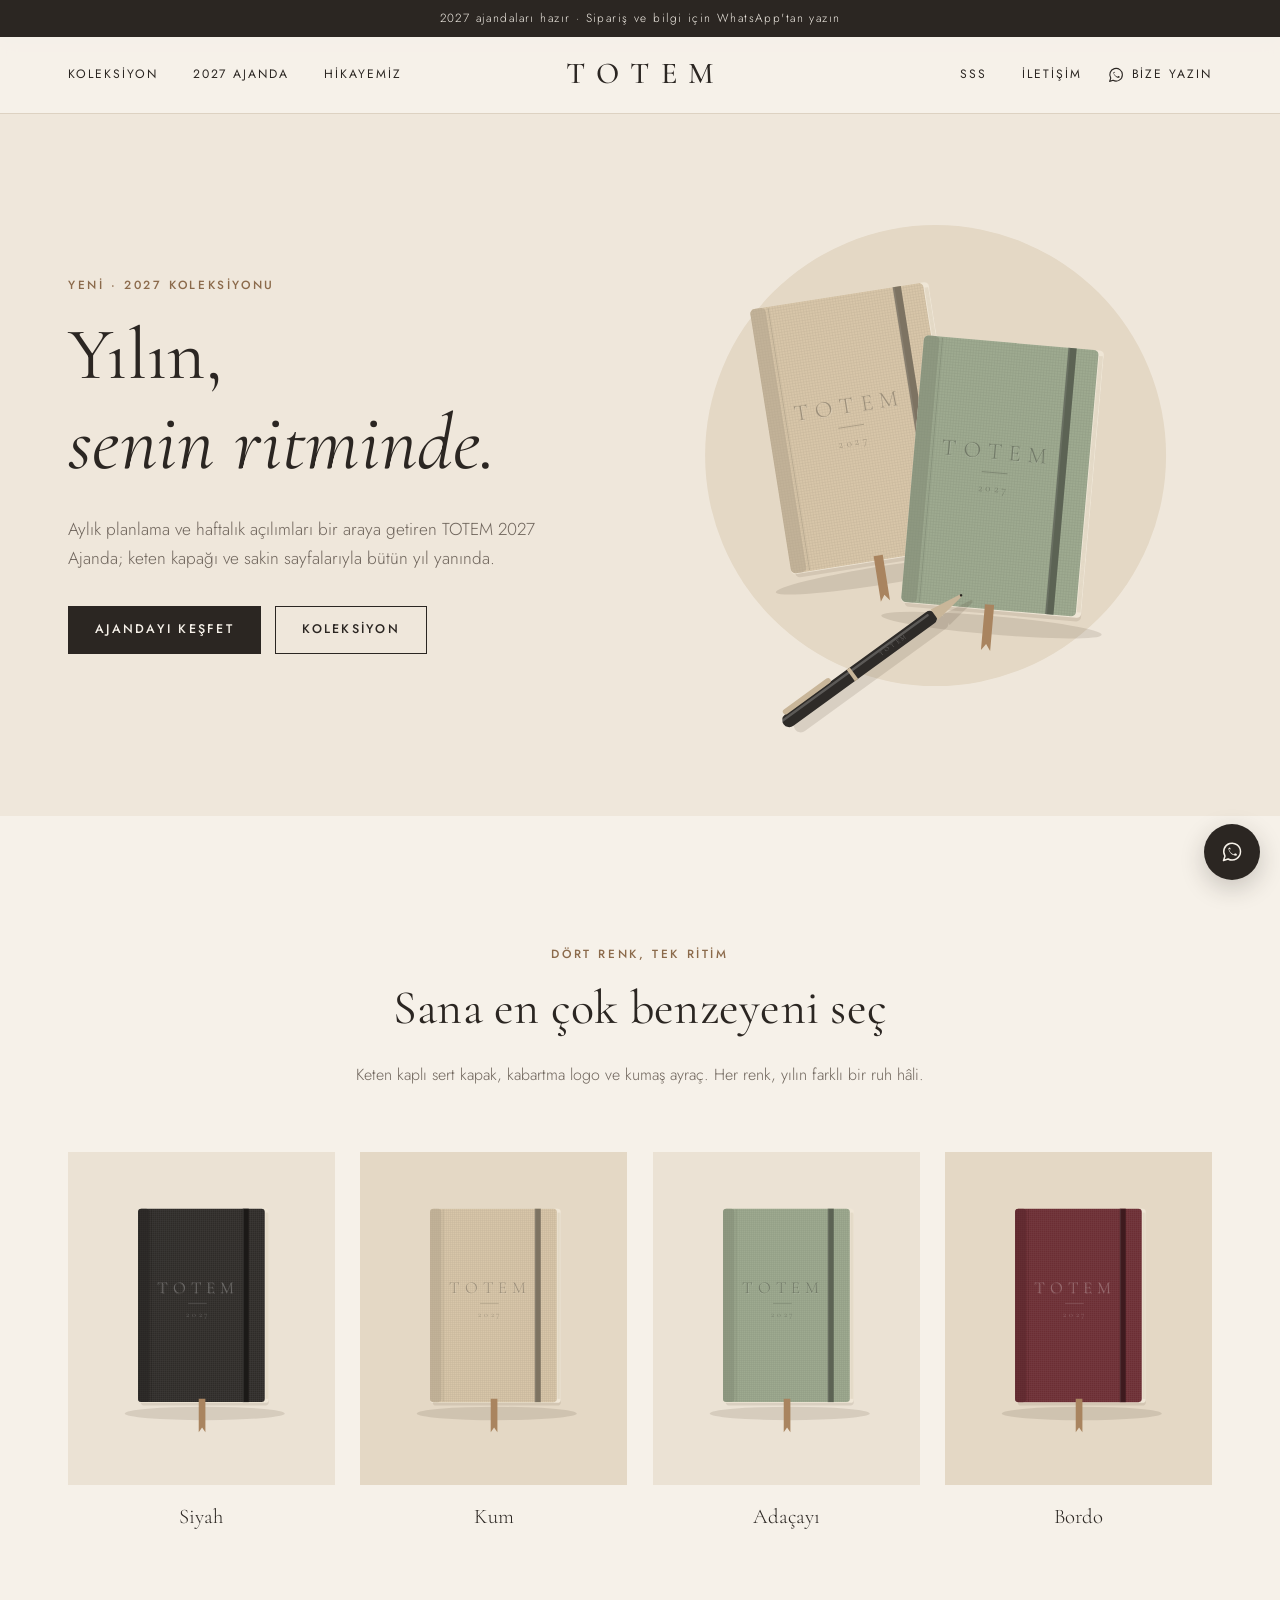
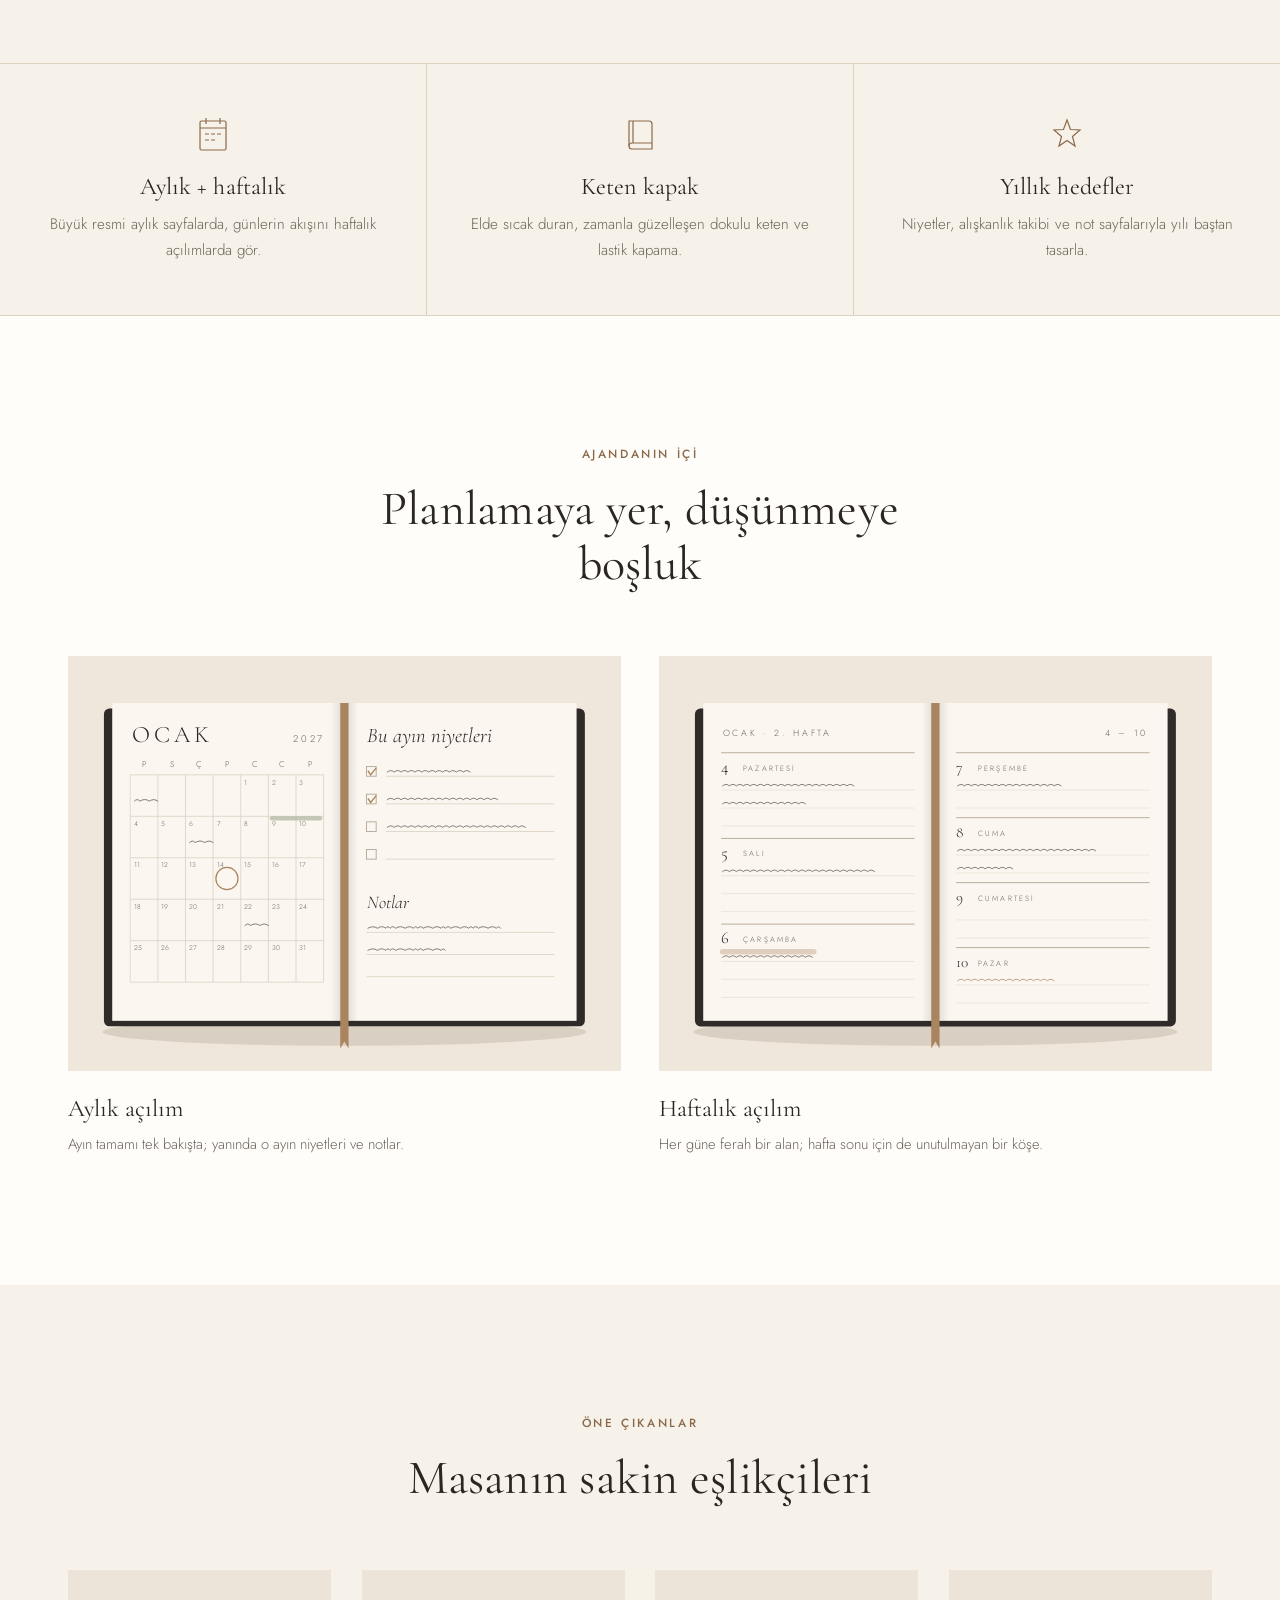
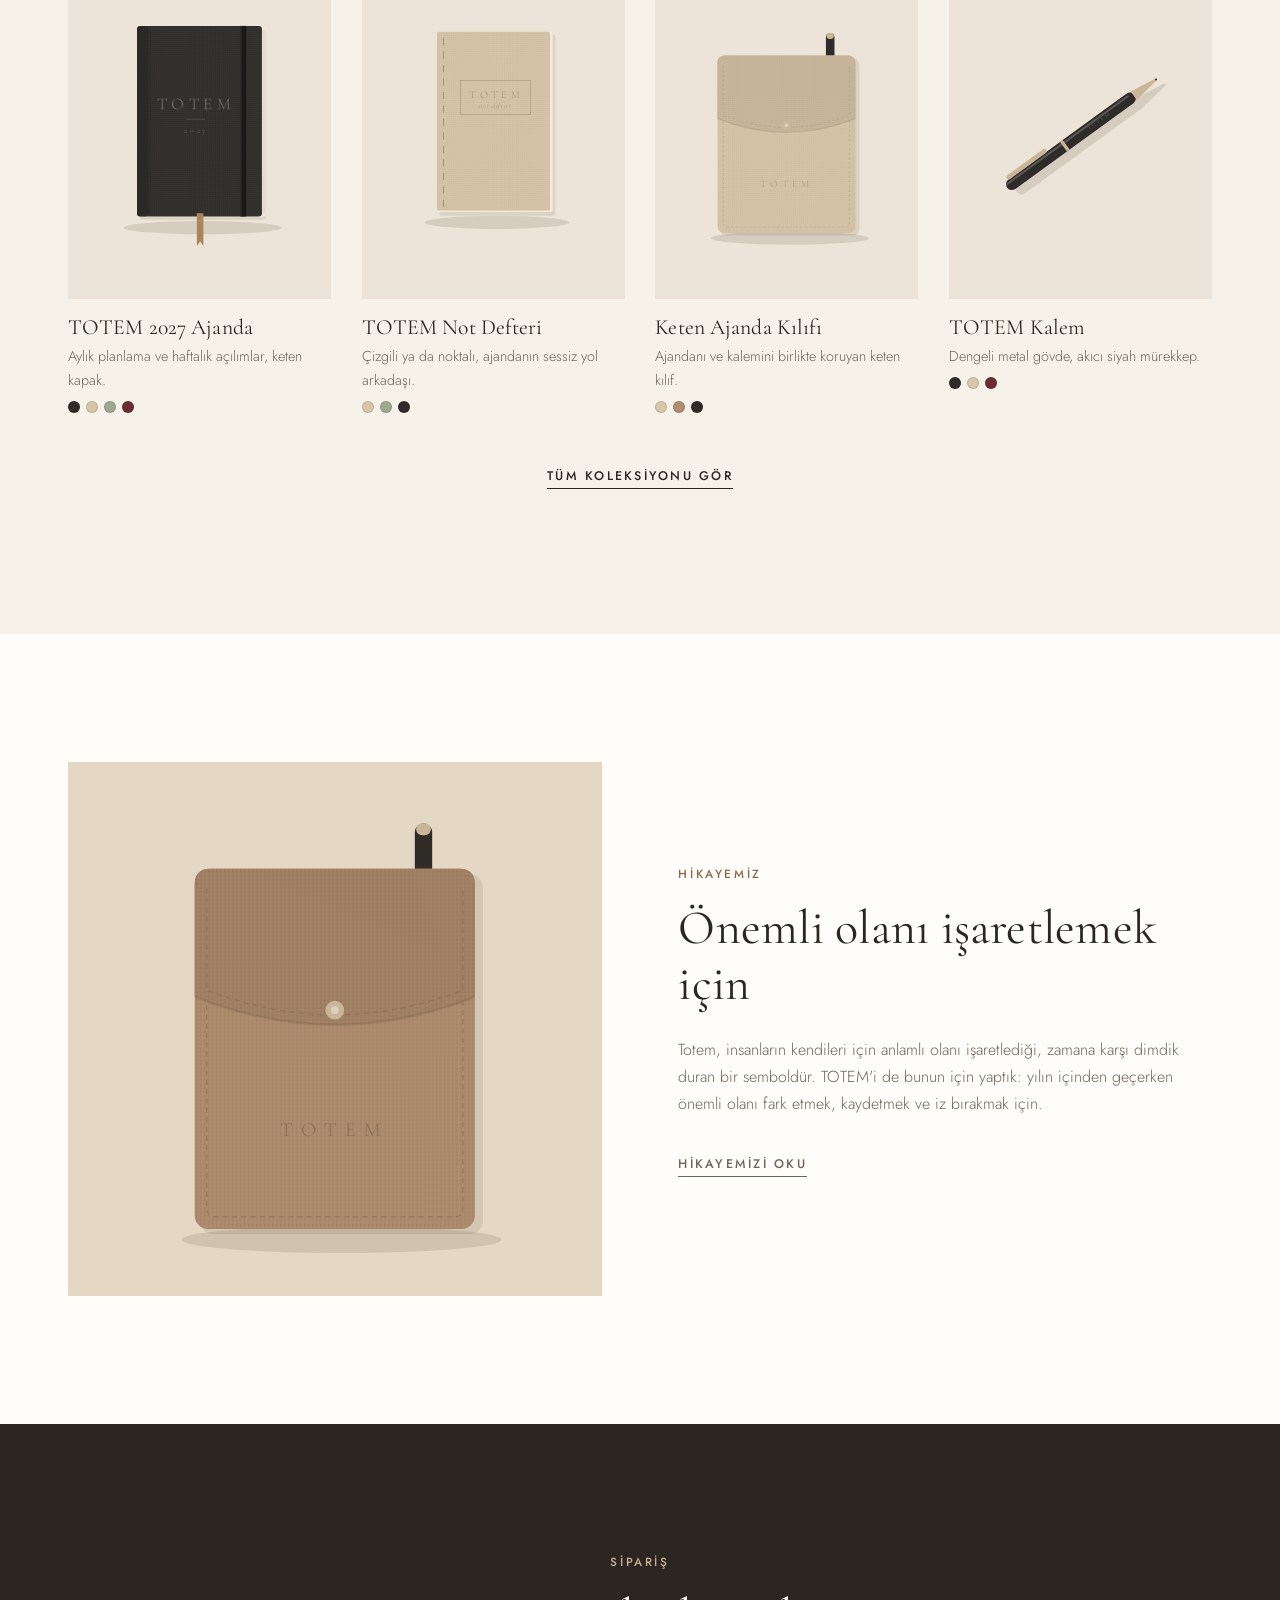
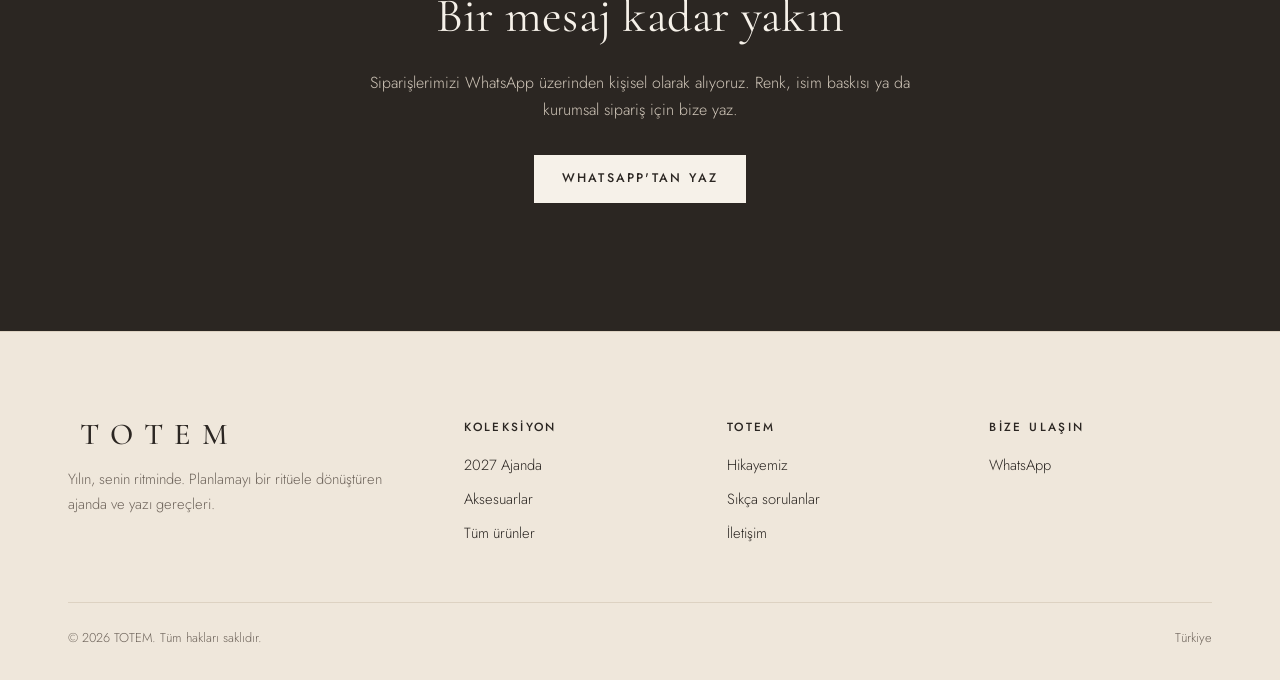
==== index.html @ 587e2c1f "TOTEM tanıtım ve katalog sitesi Co-Authored-By: Claude Opus 5.5 <noreply@anthropic.com>" ====
<!doctype html>
<html lang="tr">
<head>
  <meta charset="utf-8">
  <meta name="viewport" content="width=device-width, initial-scale=1">
  <title>TOTEM — 2027 Ajanda</title>
  <meta name="description" content="TOTEM 2027 ajanda ve yazı gereçleri. Yılın, senin ritminde.">
  <link rel="preconnect" href="https://fonts.googleapis.com">
  <link rel="preconnect" href="https://fonts.gstatic.com" crossorigin>
  <link href="https://fonts.googleapis.com/css2?family=Cormorant+Garamond:ital,wght@0,400;0,500;1,400&family=Jost:wght@300;400;500&display=swap" rel="stylesheet">
  <link rel="stylesheet" href="assets/style.css">
</head>
<body data-sayfa="ana">

  <main>
    <section class="hero">
      <div class="kap hero-ic">
        <div>
          <span class="ust-baslik">Yeni · 2027 Koleksiyonu</span>
          <h1>Yılın,<br><em>senin ritminde.</em></h1>
          <p>Aylık planlama ve haftalık açılımları bir araya getiren TOTEM 2027 Ajanda; keten kapağı ve sakin sayfalarıyla bütün yıl yanında.</p>
          <div class="dugmeler">
            <a class="dugme" href="urun.html?id=ajanda-2027">Ajandayı keşfet</a>
            <a class="dugme dugme--cizgi" href="koleksiyon.html">Koleksiyon</a>
          </div>
        </div>
        <div class="hero-gorsel" id="hero-gorsel"></div>
      </div>
    </section>

    <section class="bolum">
      <div class="kap">
        <div class="bolum-baslik belir">
          <span class="ust-baslik">Dört renk, tek ritim</span>
          <h2>Sana en çok benzeyeni seç</h2>
          <p class="soluk">Keten kaplı sert kapak, kabartma logo ve kumaş ayraç. Her renk, yılın farklı bir ruh hâli.</p>
        </div>
        <div class="renk-serit" id="renk-serit"></div>
      </div>
    </section>

    <section class="ozellik-serit">
      <div class="ozellik belir">
        <svg class="ikon" viewBox="0 0 40 40" fill="none" stroke="currentColor" stroke-width="1.2"><rect x="7" y="6" width="26" height="29" rx="1.5"/><path d="M7 13h26M13 3v6M27 3v6M12 19h4M18 19h4M24 19h4M12 25h4M18 25h4"/></svg>
        <h3>Aylık + haftalık</h3>
        <p>Büyük resmi aylık sayfalarda, günlerin akışını haftalık açılımlarda gör.</p>
      </div>
      <div class="ozellik belir">
        <svg class="ikon" viewBox="0 0 40 40" fill="none" stroke="currentColor" stroke-width="1.2"><path d="M9 6h20a3 3 0 0 1 3 3v25H12a3 3 0 0 1-3-3Z"/><path d="M9 31a3 3 0 0 1 3-3h20M13 6v22"/></svg>
        <h3>Keten kapak</h3>
        <p>Elde sıcak duran, zamanla güzelleşen dokulu keten ve lastik kapama.</p>
      </div>
      <div class="ozellik belir">
        <svg class="ikon" viewBox="0 0 40 40" fill="none" stroke="currentColor" stroke-width="1.2"><path d="M20 5l3.5 9.5L33 15l-7.5 6.5L28 31l-8-5.5L12 31l2.5-9.5L7 15l9.5-.5Z"/></svg>
        <h3>Yıllık hedefler</h3>
        <p>Niyetler, alışkanlık takibi ve not sayfalarıyla yılı baştan tasarla.</p>
      </div>
    </section>

    <section class="bolum ic-sayfalar">
      <div class="kap">
        <div class="bolum-baslik belir">
          <span class="ust-baslik">Ajandanın içi</span>
          <h2>Planlamaya yer, düşünmeye boşluk</h2>
        </div>
        <div class="ic-izgara">
          <figure class="belir">
            <div class="gorsel-kutu" id="ic-aylik"></div>
            <figcaption><strong>Aylık açılım</strong><span>Ayın tamamı tek bakışta; yanında o ayın niyetleri ve notlar.</span></figcaption>
          </figure>
          <figure class="belir">
            <div class="gorsel-kutu" id="ic-haftalik"></div>
            <figcaption><strong>Haftalık açılım</strong><span>Her güne ferah bir alan; hafta sonu için de unutulmayan bir köşe.</span></figcaption>
          </figure>
        </div>
      </div>
    </section>

    <section class="bolum">
      <div class="kap">
        <div class="bolum-baslik belir">
          <span class="ust-baslik">Öne çıkanlar</span>
          <h2>Masanın sakin eşlikçileri</h2>
        </div>
        <div class="izgara" id="one-cikan"></div>
        <p style="text-align:center;margin-top:48px"><a class="metin-link" href="koleksiyon.html">Tüm koleksiyonu gör</a></p>
      </div>
    </section>

    <section class="bolum" style="background:var(--beyaz)">
      <div class="kap bolunmus">
        <div class="gorsel-kutu belir" id="hikaye-gorsel"></div>
        <div class="belir">
          <span class="ust-baslik">Hikayemiz</span>
          <h2>Önemli olanı işaretlemek için</h2>
          <p>Totem, insanların kendileri için anlamlı olanı işaretlediği, zamana karşı dimdik duran bir semboldür. TOTEM'i de bunun için yaptık: yılın içinden geçerken önemli olanı fark etmek, kaydetmek ve iz bırakmak için.</p>
          <p style="margin-top:2rem"><a class="metin-link" href="hikayemiz.html">Hikayemizi oku</a></p>
        </div>
      </div>
    </section>

    <section class="bolum cagri">
      <div class="kap belir">
        <span class="ust-baslik">Sipariş</span>
        <h2>Bir mesaj kadar yakın</h2>
        <p>Siparişlerimizi WhatsApp üzerinden kişisel olarak alıyoruz. Renk, isim baskısı ya da kurumsal sipariş için bize yaz.</p>
        <a class="dugme" data-wa="" href="#">WhatsApp'tan yaz</a>
      </div>
    </section>
  </main>

  <script src="assets/ayarlar.js"></script>
  <script src="assets/site.js"></script>
</body>
</html>
---- assets/style.css ----
/* =========================================================
   TOTEM — Stil
   ========================================================= */
:root {
  --krem: #F6F1E9;
  --krem-koyu: #EFE7DB;
  --kum: #E4D8C5;
  --kil: #A9845F;
  --kil-koyu: #8B6A4B;
  --yazi: #2B2622;
  --yazi-soluk: #6F655C;
  --cizgi: #DDD2C2;
  --beyaz: #FFFDF9;

  --serif: "Cormorant Garamond", "Cormorant", Georgia, "Times New Roman", serif;
  --sans: "Jost", "Segoe UI", system-ui, -apple-system, sans-serif;

  --genislik: 1240px;
  --kenar: clamp(16px, 4vw, 48px);
}

*, *::before, *::after { box-sizing: border-box; }
html { scroll-behavior: smooth; }
body {
  margin: 0;
  background: var(--krem);
  color: var(--yazi);
  font-family: var(--sans);
  font-weight: 300;
  font-size: 16px;
  line-height: 1.7;
  -webkit-font-smoothing: antialiased;
}
img, svg { display: block; max-width: 100%; }
a { color: inherit; text-decoration: none; }
button { font: inherit; color: inherit; cursor: pointer; }

h1, h2, h3, h4 {
  font-family: var(--serif);
  font-weight: 400;
  line-height: 1.15;
  margin: 0 0 .5em;
  letter-spacing: .005em;
}
h1 { font-size: clamp(2.6rem, 6vw, 4.6rem); }
h2 { font-size: clamp(2rem, 4vw, 3rem); }
h3 { font-size: 1.6rem; }
p { margin: 0 0 1.1em; }
em { font-family: var(--serif); font-style: italic; font-size: 1.08em; }

.kap { max-width: var(--genislik); margin: 0 auto; padding: 0 var(--kenar); }
.ust-baslik {
  font-family: var(--sans);
  font-size: .74rem;
  font-weight: 500;
  letter-spacing: .22em;
  text-transform: uppercase;
  color: var(--kil-koyu);
  margin-bottom: 1.1rem;
  display: block;
}
.soluk { color: var(--yazi-soluk); }
.bolum { padding: clamp(64px, 10vw, 128px) 0; }
.bolum-baslik { text-align: center; max-width: 640px; margin: 0 auto clamp(40px, 6vw, 64px); }

/* Düğmeler */
.dugme {
  display: inline-flex; align-items: center; justify-content: center; gap: .6em;
  padding: 1em 2.1em;
  border: 1px solid var(--yazi);
  background: var(--yazi);
  color: var(--krem);
  font-size: .78rem; font-weight: 500;
  letter-spacing: .18em; text-transform: uppercase;
  transition: background .25s, color .25s, border-color .25s;
}
.dugme:hover { background: var(--kil-koyu); border-color: var(--kil-koyu); }
.dugme--cizgi { background: transparent; color: var(--yazi); }
.dugme--cizgi:hover { background: var(--yazi); color: var(--krem); border-color: var(--yazi); }
.dugme svg { width: 18px; height: 18px; }
.metin-link {
  font-size: .78rem; font-weight: 500; letter-spacing: .18em; text-transform: uppercase;
  border-bottom: 1px solid currentColor; padding-bottom: 3px;
}
.metin-link:hover { color: var(--kil-koyu); }

/* Duyuru + Header */
.duyuru {
  background: var(--yazi); color: var(--krem);
  text-align: center; font-size: .74rem; letter-spacing: .12em;
  padding: .7em var(--kenar);
}
.ust {
  position: sticky; top: 0; z-index: 50;
  background: rgba(246, 241, 233, .94);
  backdrop-filter: blur(8px);
  border-bottom: 1px solid var(--cizgi);
}
.ust-ic {
  display: grid; grid-template-columns: 1fr auto 1fr; align-items: center;
  height: 76px;
}
.logo {
  font-family: var(--serif); font-size: 1.9rem; font-weight: 500;
  letter-spacing: .38em; padding-left: .38em; line-height: 1;
}
.menu { display: flex; gap: 2.2rem; }
.menu a, .ust-sag a {
  font-size: .76rem; font-weight: 400; letter-spacing: .16em; text-transform: uppercase;
  position: relative; padding: 4px 0; white-space: nowrap;
}
.menu a::after {
  content: ""; position: absolute; left: 0; right: 100%; bottom: 0; height: 1px;
  background: currentColor; transition: right .3s;
}
.menu a:hover::after, .menu a.aktif::after { right: 0; }
.ust-sag { display: flex; justify-content: flex-end; align-items: center; gap: 1.6rem; }
.ust-sag .wa-mini { display: inline-flex; align-items: center; gap: .5em; }
.ust-sag .wa-mini svg { width: 18px; height: 18px; }
.hamburger { display: none; background: none; border: 0; padding: 8px; margin-left: -8px; }
.hamburger span { display: block; width: 22px; height: 1px; background: var(--yazi); margin: 6px 0; transition: transform .3s, opacity .3s; }
.mobil-menu { display: none; }

/* Hero */
.hero { background: var(--krem-koyu); overflow: hidden; }
.hero-ic {
  display: grid; grid-template-columns: 1fr 1.05fr; align-items: center; gap: clamp(24px, 5vw, 80px);
  min-height: min(78vh, 760px); padding-top: 48px; padding-bottom: 48px;
}
.hero h1 { margin-bottom: .35em; }
.hero p { font-size: 1.08rem; max-width: 30em; color: var(--yazi-soluk); }
.hero .dugmeler { display: flex; flex-wrap: wrap; gap: 14px; margin-top: 2rem; }
.hero-gorsel { position: relative; }
.hero-gorsel svg { width: 100%; height: auto; }

/* Renk şeridi */
.renk-serit { display: grid; grid-template-columns: repeat(4, 1fr); gap: clamp(12px, 2vw, 28px); }
.renk-kart { text-align: center; }
.renk-kart .gorsel-kutu { transition: transform .4s; }
.renk-kart:hover .gorsel-kutu { transform: translateY(-6px); }
.renk-kart span { display: block; margin-top: 14px; font-family: var(--serif); font-size: 1.3rem; }

/* Ürün kartları */
.izgara { display: grid; grid-template-columns: repeat(4, 1fr); gap: clamp(16px, 2.4vw, 32px); }
.izgara--3 { grid-template-columns: repeat(3, 1fr); }
.kart { display: block; }
.gorsel-kutu { background: #ECE4D8; overflow: hidden; aspect-ratio: 4 / 5; }
.gorsel-kutu > svg, .gorsel-kutu > img { width: 100%; height: 100%; object-fit: cover; transition: transform .6s ease; }
.kart:hover .gorsel-kutu > svg, .kart:hover .gorsel-kutu > img { transform: scale(1.04); }
.kart-bilgi { padding-top: 16px; }
.kart-bilgi h3 { font-size: 1.35rem; margin-bottom: .2em; }
.kart-bilgi p { font-size: .9rem; color: var(--yazi-soluk); margin-bottom: .6em; }
.kart-renkler { display: flex; gap: 6px; }
.kart-renkler i { width: 12px; height: 12px; border-radius: 50%; border: 1px solid rgba(0,0,0,.12); }

/* Özellik şeridi */
.ozellik-serit { display: grid; grid-template-columns: repeat(3, 1fr); gap: 1px; background: var(--cizgi); border-top: 1px solid var(--cizgi); border-bottom: 1px solid var(--cizgi); }
.ozellik { background: var(--krem); padding: clamp(32px, 4vw, 56px) clamp(20px, 3vw, 40px); text-align: center; }
.ozellik h3 { font-size: 1.5rem; }
.ozellik p { color: var(--yazi-soluk); font-size: .95rem; margin: 0; }
.ozellik .ikon { width: 40px; height: 40px; margin: 0 auto 18px; color: var(--kil-koyu); }

/* İç sayfalar */
.ic-sayfalar { background: var(--beyaz); }
.ic-izgara { display: grid; grid-template-columns: 1fr 1fr; gap: clamp(20px, 3vw, 40px); }
.ic-izgara figure { margin: 0; }
.ic-izgara .gorsel-kutu { aspect-ratio: 4 / 3; background: var(--krem-koyu); }
.ic-izgara figcaption { margin-top: 18px; }
.ic-izgara figcaption strong { font-family: var(--serif); font-weight: 400; font-size: 1.5rem; display: block; }
.ic-izgara figcaption span { color: var(--yazi-soluk); font-size: .92rem; }

/* İkiye bölünmüş */
.bolunmus { display: grid; grid-template-columns: 1fr 1fr; align-items: center; gap: clamp(32px, 6vw, 96px); }
.bolunmus .gorsel-kutu { aspect-ratio: 1 / 1; }
.bolunmus p { color: var(--yazi-soluk); }

/* CTA */
.cagri { background: var(--yazi); color: var(--krem); text-align: center; }
.cagri h2 { color: var(--krem); }
.cagri p { color: #CFC5B8; max-width: 34em; margin: 0 auto 2rem; }
.cagri .ust-baslik { color: #C9AE8E; }
.cagri .dugme { background: var(--krem); color: var(--yazi); border-color: var(--krem); }
.cagri .dugme:hover { background: var(--kum); border-color: var(--kum); }

/* Sayfa başlığı */
.sayfa-bas { padding: clamp(56px, 8vw, 96px) 0 clamp(32px, 4vw, 48px); text-align: center; }
.sayfa-bas p { color: var(--yazi-soluk); max-width: 34em; margin: 0 auto; }

/* Filtre */
.filtre { display: flex; justify-content: center; flex-wrap: wrap; gap: 8px 28px; margin-bottom: clamp(32px, 5vw, 56px); border-bottom: 1px solid var(--cizgi); }
.filtre button {
  background: none; border: 0; padding: 14px 2px;
  font-size: .76rem; letter-spacing: .18em; text-transform: uppercase; color: var(--yazi-soluk);
  border-bottom: 1px solid transparent; margin-bottom: -1px;
}
.filtre button.aktif, .filtre button:hover { color: var(--yazi); border-bottom-color: var(--yazi); }

/* Ürün detay */
.urun { display: grid; grid-template-columns: 1.15fr 1fr; gap: clamp(32px, 5vw, 80px); padding-top: clamp(24px, 4vw, 48px); padding-bottom: clamp(64px, 8vw, 112px); align-items: start; }
.galeri { display: grid; grid-template-columns: 76px 1fr; gap: 16px; position: sticky; top: 100px; }
.galeri--tek { grid-template-columns: 1fr; }
.galeri-kucuk { display: flex; flex-direction: column; gap: 12px; }
.galeri-kucuk button { padding: 0; border: 1px solid transparent; background: var(--kum); aspect-ratio: 4 / 5; overflow: hidden; opacity: .65; transition: opacity .2s, border-color .2s; }
.galeri-kucuk button.aktif, .galeri-kucuk button:hover { opacity: 1; border-color: var(--yazi); }
.galeri-kucuk svg, .galeri-kucuk img { width: 100%; height: 100%; object-fit: cover; }
.galeri-buyuk .gorsel-kutu { aspect-ratio: 4 / 5; }
.kirinti { font-size: .74rem; letter-spacing: .14em; text-transform: uppercase; color: var(--yazi-soluk); margin-bottom: 1.4rem; }
.kirinti a:hover { color: var(--yazi); }
.urun-bilgi h1 { font-size: clamp(2.2rem, 4vw, 3.2rem); }
.urun-bilgi .aciklama { color: var(--yazi-soluk); font-size: 1.02rem; }
.secim { margin: 1.8rem 0; padding-top: 1.6rem; border-top: 1px solid var(--cizgi); }
.secim-etiket { font-size: .76rem; letter-spacing: .16em; text-transform: uppercase; margin-bottom: .9rem; }
.secim-etiket b { font-weight: 500; }
.renk-sec { display: flex; gap: 12px; flex-wrap: wrap; }
.renk-sec button {
  width: 38px; height: 38px; border-radius: 50%; border: 1px solid rgba(0,0,0,.15);
  padding: 0; position: relative; outline-offset: 4px;
}
.renk-sec button.aktif { outline: 1px solid var(--yazi); }
.secenek-sec { display: flex; gap: 10px; flex-wrap: wrap; }
.secenek-sec button {
  background: transparent; border: 1px solid var(--cizgi); padding: .6em 1.4em;
  font-size: .82rem; letter-spacing: .08em;
}
.secenek-sec button.aktif { border-color: var(--yazi); background: var(--yazi); color: var(--krem); }
.urun-bilgi .dugme { width: 100%; margin-top: .6rem; }
.not { font-size: .85rem; color: var(--yazi-soluk); margin-top: 1rem; text-align: center; }
.ozellik-liste { list-style: none; padding: 0; margin: 2.2rem 0 0; border-top: 1px solid var(--cizgi); }
.ozellik-liste li { padding: .9em 0; border-bottom: 1px solid var(--cizgi); font-size: .95rem; display: flex; gap: 14px; }
.ozellik-liste li::before { content: "—"; color: var(--kil); }

/* Hikaye */
.hikaye-metin { max-width: 680px; margin: 0 auto; font-size: 1.08rem; }
.hikaye-metin p:first-of-type::first-letter {
  font-family: var(--serif); float: left; font-size: 4.4em; line-height: .8; padding: .08em .1em 0 0; color: var(--kil-koyu);
}
.alinti {
  font-family: var(--serif); font-style: italic; font-size: clamp(1.7rem, 3.4vw, 2.5rem); line-height: 1.3;
  text-align: center; max-width: 820px; margin: 0 auto; color: var(--yazi);
}
.degerler { display: grid; grid-template-columns: repeat(3, 1fr); gap: clamp(24px, 4vw, 56px); }
.deger span { font-family: var(--serif); font-size: 3rem; color: var(--kil); line-height: 1; display: block; margin-bottom: .3em; }
.deger p { color: var(--yazi-soluk); font-size: .95rem; }

/* SSS */
.sss { max-width: 780px; margin: 0 auto; border-top: 1px solid var(--cizgi); }
.sss details { border-bottom: 1px solid var(--cizgi); }
.sss summary {
  list-style: none; cursor: pointer; padding: 1.5rem 0;
  display: flex; justify-content: space-between; align-items: center; gap: 24px;
  font-family: var(--serif); font-size: 1.4rem;
}
.sss summary::-webkit-details-marker { display: none; }
.sss summary::after { content: "+"; font-family: var(--sans); font-weight: 200; font-size: 1.6rem; transition: transform .3s; }
.sss details[open] summary::after { transform: rotate(45deg); }
.sss details p { color: var(--yazi-soluk); padding-bottom: 1.5rem; margin: 0; max-width: 40em; }

/* İletişim */
.iletisim-kartlar { display: grid; grid-template-columns: repeat(3, 1fr); gap: 1px; background: var(--cizgi); border: 1px solid var(--cizgi); }
.iletisim-kart { background: var(--beyaz); padding: clamp(32px, 4vw, 48px); text-align: center; display: flex; flex-direction: column; align-items: center; transition: background .25s; }
.iletisim-kart:hover { background: var(--krem-koyu); }
.iletisim-kart svg { width: 32px; height: 32px; color: var(--kil-koyu); margin-bottom: 18px; }
.iletisim-kart h3 { margin-bottom: .2em; }
.iletisim-kart p { color: var(--yazi-soluk); margin: 0; font-size: .95rem; word-break: break-word; }
.form { max-width: 640px; margin: 0 auto; display: grid; gap: 18px; }
.form label { font-size: .74rem; letter-spacing: .16em; text-transform: uppercase; display: grid; gap: 8px; }
.form input, .form textarea {
  font: inherit; font-size: 1rem; text-transform: none; letter-spacing: 0;
  background: transparent; border: 0; border-bottom: 1px solid var(--yazi-soluk);
  padding: .6em 0; color: var(--yazi); border-radius: 0;
}
.form input:focus, .form textarea:focus { outline: none; border-bottom-color: var(--yazi); }
.form textarea { min-height: 120px; resize: vertical; }

/* Footer */
.alt { background: var(--krem-koyu); border-top: 1px solid var(--cizgi); padding: clamp(56px, 7vw, 88px) 0 32px; font-size: .92rem; }
.alt-izgara { display: grid; grid-template-columns: 1.6fr 1fr 1fr 1fr; gap: 40px; }
.alt .logo { display: inline-block; margin-bottom: 1rem; }
.alt h4 { font-family: var(--sans); font-size: .74rem; font-weight: 500; letter-spacing: .2em; text-transform: uppercase; margin-bottom: 1.2rem; }
.alt ul { list-style: none; padding: 0; margin: 0; display: grid; gap: .55rem; }
.alt a:hover { color: var(--kil-koyu); }
.alt-son { margin-top: 56px; padding-top: 24px; border-top: 1px solid var(--cizgi); display: flex; justify-content: space-between; flex-wrap: wrap; gap: 12px; font-size: .8rem; color: var(--yazi-soluk); }

/* Sabit WhatsApp */
.wa-sabit {
  position: fixed; right: 20px; bottom: 20px; z-index: 60;
  width: 56px; height: 56px; border-radius: 50%;
  background: var(--yazi); color: var(--krem);
  display: grid; place-items: center;
  box-shadow: 0 8px 24px rgba(43, 38, 34, .22);
  transition: transform .25s, background .25s;
}
.wa-sabit:hover { transform: translateY(-3px); background: var(--kil-koyu); }
.wa-sabit svg { width: 24px; height: 24px; }

/* Görünme animasyonu */
.belir { opacity: 0; transform: translateY(24px); transition: opacity .9s ease, transform .9s ease; }
.belir.gorundu { opacity: 1; transform: none; }
@media (prefers-reduced-motion: reduce) {
  .belir { opacity: 1; transform: none; transition: none; }
  html { scroll-behavior: auto; }
}

/* ---------------- Duyarlı ---------------- */
@media (max-width: 1000px) {
  .izgara { grid-template-columns: repeat(2, 1fr); }
  .izgara--3 { grid-template-columns: repeat(2, 1fr); }
  .alt-izgara { grid-template-columns: 1fr 1fr; }
}
@media (max-width: 960px) {
  .menu, .ust-sag .wa-mini span { display: none; }
  .hamburger { display: block; }
  .ust-ic { height: 64px; }
  .logo { font-size: 1.6rem; }
  .mobil-menu {
    display: block; overflow: hidden; max-height: 0; transition: max-height .4s ease;
    border-top: 1px solid transparent;
  }
  .mobil-menu.acik { max-height: 420px; border-top-color: var(--cizgi); }
  .mobil-menu a { display: block; padding: 14px var(--kenar); font-family: var(--serif); font-size: 1.5rem; border-bottom: 1px solid var(--cizgi); }
  .ust.menu-acik .hamburger span:nth-child(1) { transform: translateY(7px) rotate(45deg); }
  .ust.menu-acik .hamburger span:nth-child(2) { opacity: 0; }
  .ust.menu-acik .hamburger span:nth-child(3) { transform: translateY(-7px) rotate(-45deg); }

  .hero-ic { grid-template-columns: 1fr; min-height: 0; text-align: center; padding-top: 40px; }
  .hero p { margin-left: auto; margin-right: auto; }
  .hero .dugmeler { justify-content: center; }
  .hero-gorsel { max-width: 440px; margin: 0 auto; }
  .renk-serit { grid-template-columns: repeat(2, 1fr); }
  .ozellik-serit, .degerler, .iletisim-kartlar { grid-template-columns: 1fr; }
  .ic-izgara, .bolunmus { grid-template-columns: 1fr; }
  .urun { grid-template-columns: 1fr; }
  .galeri { position: static; grid-template-columns: 1fr; }
  .galeri-kucuk { flex-direction: row; order: 2; }
  .galeri-kucuk button { width: 72px; }
}
@media (max-width: 520px) {
  .izgara, .izgara--3 { gap: 14px; }
  .kart-bilgi h3 { font-size: 1.15rem; }
  .kart-bilgi p { display: none; }
  .alt-izgara { grid-template-columns: 1fr; gap: 32px; }
  .sss summary { font-size: 1.2rem; }
  .duyuru { font-size: .68rem; letter-spacing: .06em; }
}
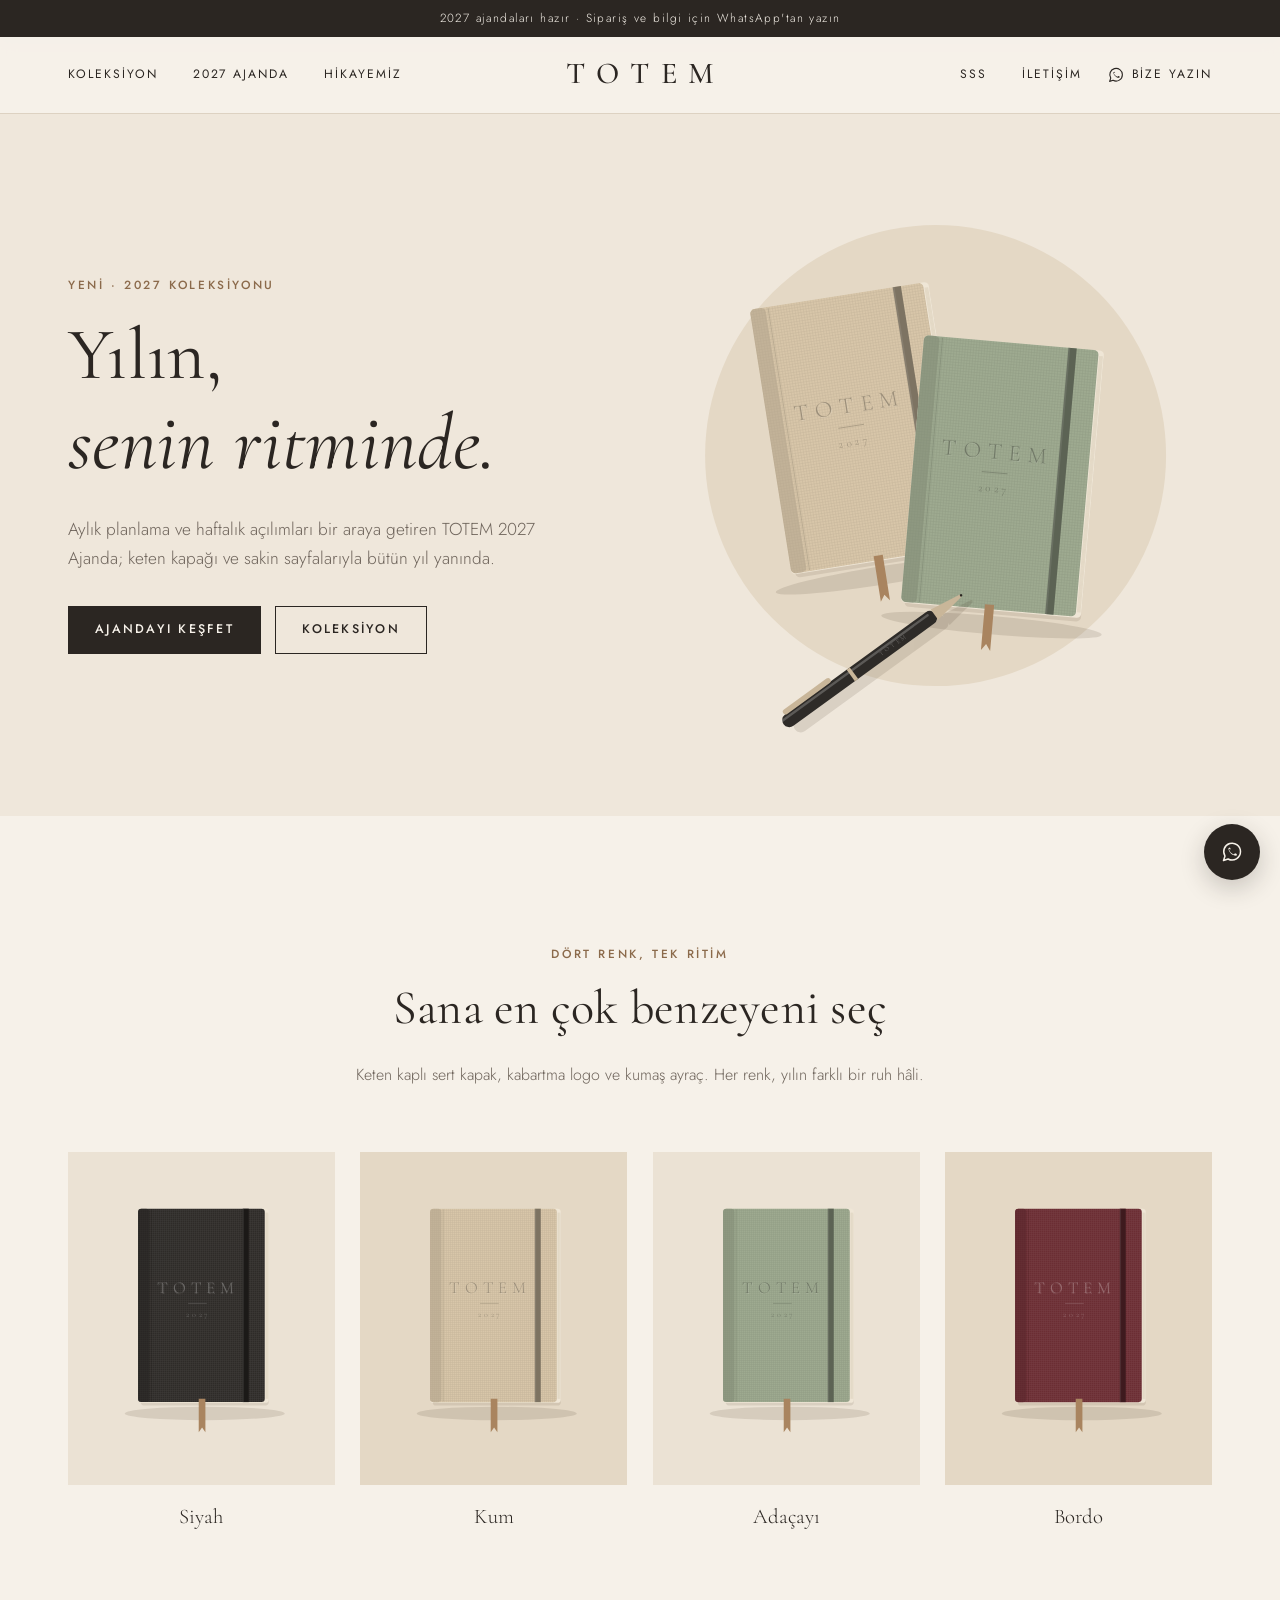
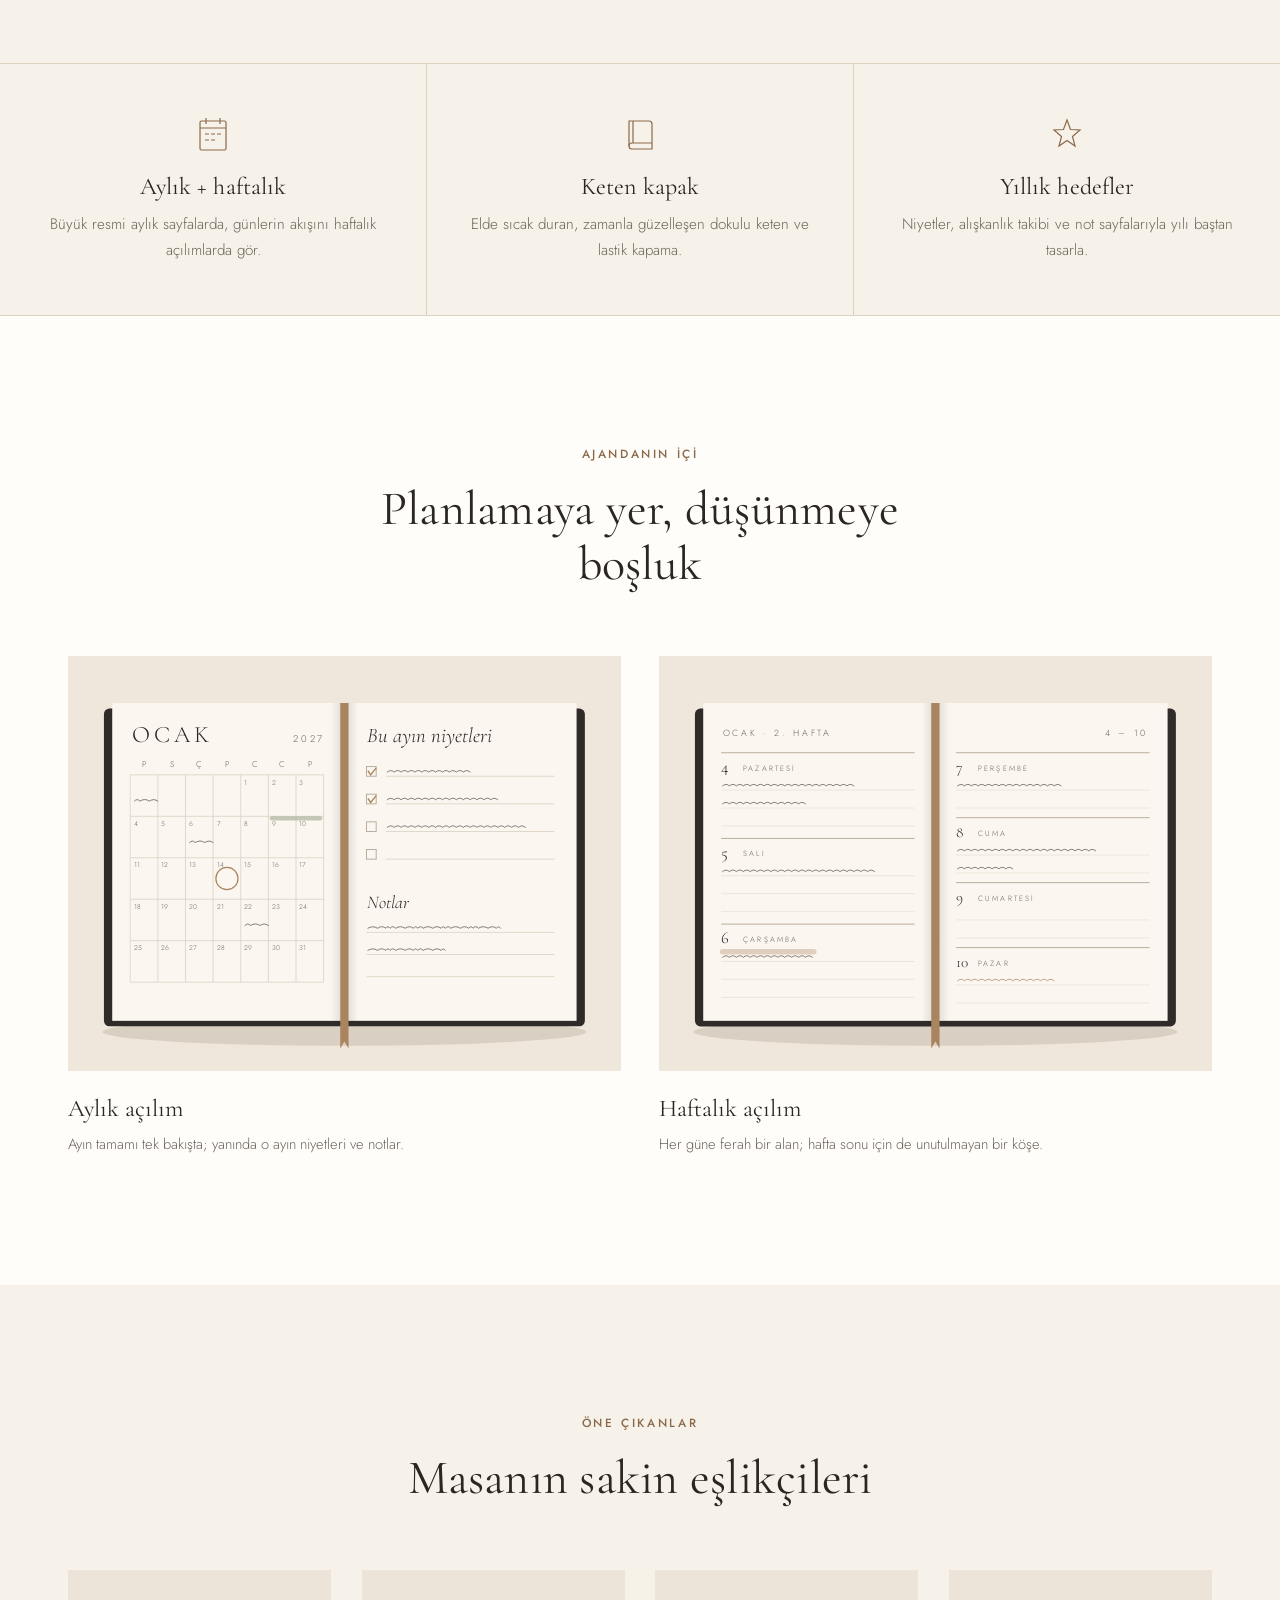
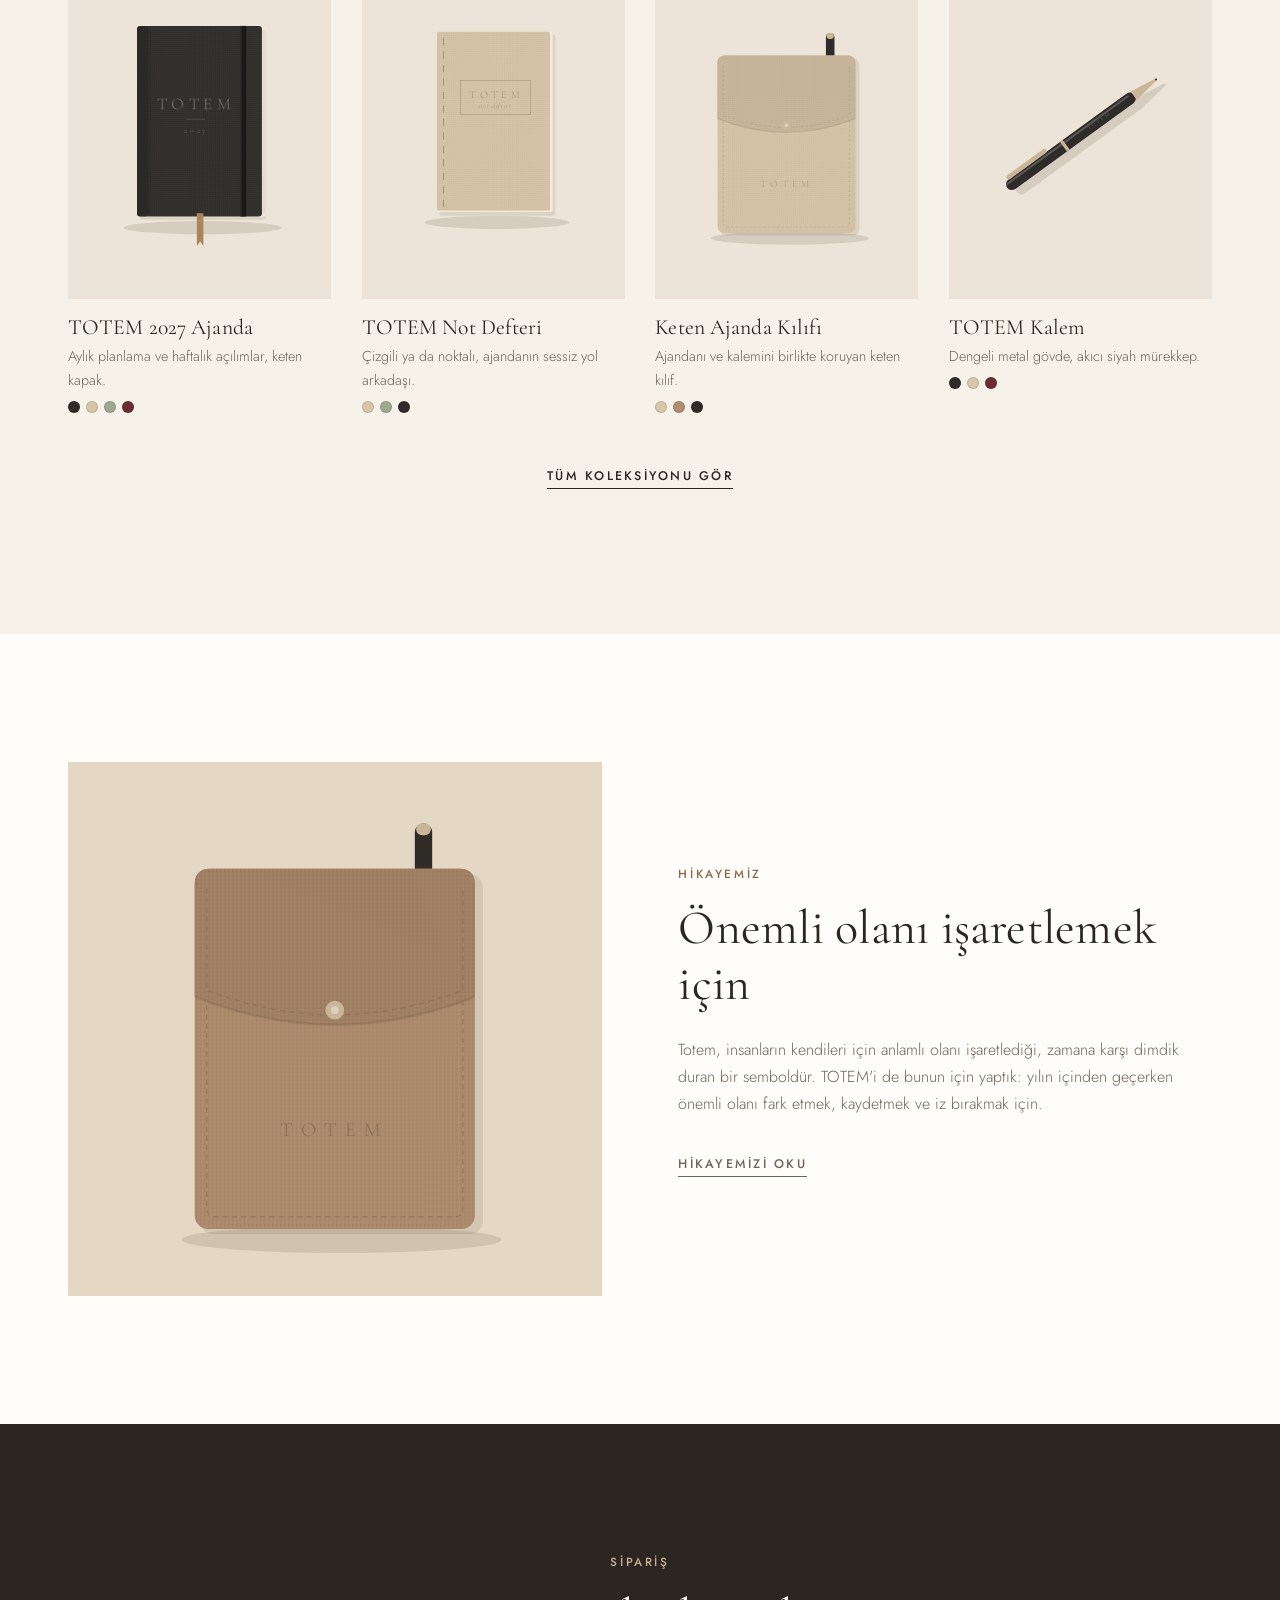
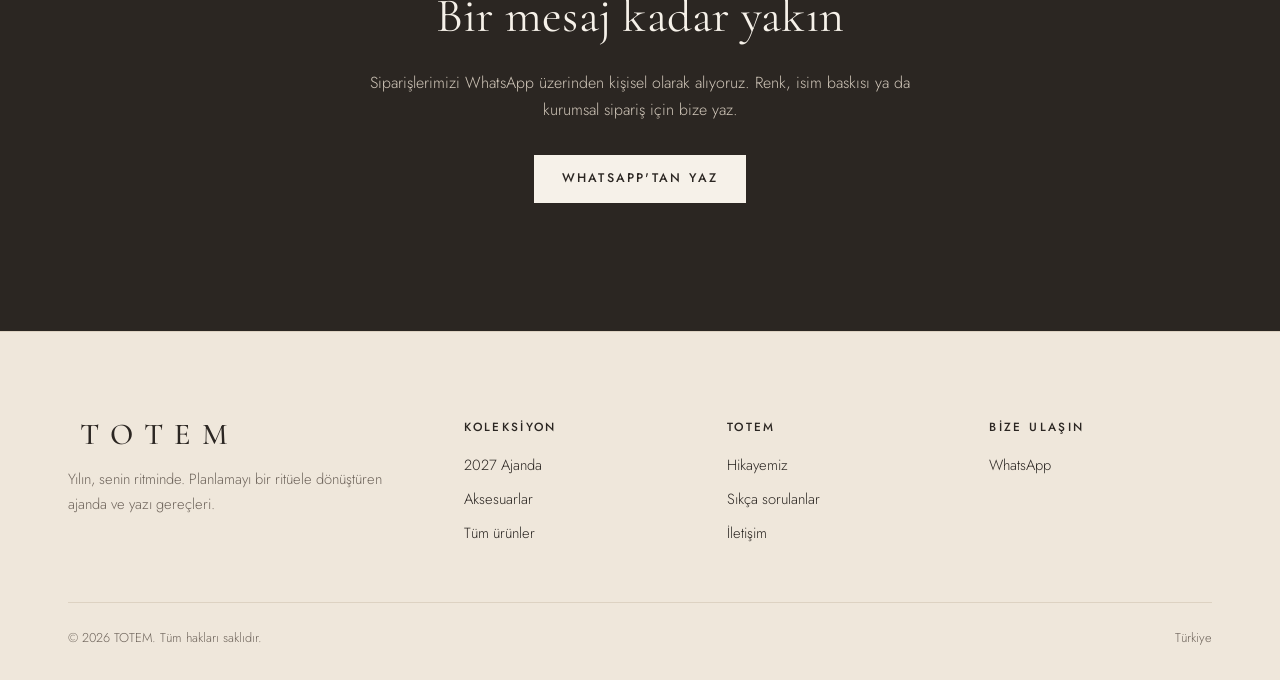
==== commit 3814ffac: "Siteye küçük sürprizler ekle: takvim yaprakları, Altın TOTEM ve gizli sayfa - Hero ajandaları imleci" ====
--- a/index.html
+++ b/index.html
@@ -111,5 +111,6 @@
 
   <script src="assets/ayarlar.js"></script>
   <script src="assets/site.js"></script>
+  <script src="assets/surpriz.js"></script>
 </body>
 </html>
--- a/assets/style.css
+++ b/assets/style.css
@@ -342,3 +342,68 @@
   .sss summary { font-size: 1.2rem; }
   .duyuru { font-size: .68rem; letter-spacing: .06em; }
 }
+
+/* ---------------- Sürprizler (surpriz.js) ---------------- */
+.surpriz-tuval { position: fixed; inset: 0; width: 100%; height: 100%; pointer-events: none; z-index: 80; }
+.surpriz-hero { cursor: pointer; -webkit-tap-highlight-color: transparent; touch-action: manipulation; }
+.surpriz-hero svg { transform-origin: 50% 50%; will-change: transform; }
+.surpriz-hero.altin svg { filter: drop-shadow(0 18px 30px rgba(201, 160, 78, .35)); }
+
+.surpriz-bildirim {
+  position: fixed; left: 50%; bottom: 24px; z-index: 90;
+  transform: translate(-50%, 140%); opacity: 0;
+  background: var(--yazi); color: var(--krem);
+  padding: 14px 22px; max-width: min(420px, calc(100vw - 32px)); width: max-content;
+  box-shadow: 0 12px 32px rgba(43, 38, 34, .25);
+  text-align: center; pointer-events: none;
+  transition: transform .5s cubic-bezier(.2, .9, .3, 1.2), opacity .4s;
+}
+.surpriz-bildirim.acik { transform: translate(-50%, 0); opacity: 1; }
+.surpriz-bildirim strong { display: block; font-family: var(--serif); font-weight: 500; font-size: 1.35rem; line-height: 1.2; }
+.surpriz-bildirim span { display: block; font-size: .85rem; color: #CFC5B8; margin-top: 2px; }
+.surpriz-bildirim.altin { background: linear-gradient(120deg, #9C7330, #C9A04E 45%, #E8C877 70%, #B8893B); color: #2B2622; }
+.surpriz-bildirim.altin span { color: #3E2E14; }
+
+@keyframes surprizSars {
+  0%, 100% { transform: none; }
+  15% { transform: translate(-6px, 3px) rotate(-.4deg); }
+  30% { transform: translate(5px, -4px) rotate(.4deg); }
+  45% { transform: translate(-4px, 2px); }
+  60% { transform: translate(3px, -2px); }
+  80% { transform: translate(-1px, 1px); }
+}
+.surpriz-sars { animation: surprizSars .55s ease; }
+
+.surpriz-murekkep {
+  position: fixed; inset: 0; z-index: 85; display: grid; place-items: center; padding: 16px;
+  background: rgba(43, 38, 34, .55); backdrop-filter: blur(4px);
+  opacity: 0; transition: opacity .45s;
+}
+.surpriz-murekkep.acik { opacity: 1; }
+.murekkep-kagit {
+  background: var(--beyaz); width: min(560px, 100%); padding: clamp(28px, 6vw, 56px) clamp(20px, 5vw, 48px);
+  text-align: center; box-shadow: 0 30px 60px rgba(0, 0, 0, .25);
+  transform: translateY(24px) rotate(-1.5deg); transition: transform .6s cubic-bezier(.2, .9, .3, 1.2);
+  background-image: repeating-linear-gradient(transparent 0 31px, rgba(169, 132, 95, .14) 31px 32px);
+}
+.surpriz-murekkep.acik .murekkep-kagit { transform: none; }
+.murekkep-kagit svg { width: 100%; height: auto; margin: 8px 0 12px; }
+.murekkep-kagit svg text {
+  font-family: var(--serif); font-style: italic; font-size: 64px;
+  fill: transparent; stroke: var(--yazi); stroke-width: .9;
+  stroke-dasharray: 600; stroke-dashoffset: 600;
+}
+.surpriz-murekkep.acik svg text { animation: murekkepCiz 1.6s ease forwards; }
+.surpriz-murekkep.acik svg text + text { animation-delay: .7s; }
+@keyframes murekkepCiz {
+  70% { stroke-dashoffset: 0; fill: transparent; }
+  100% { stroke-dashoffset: 0; fill: var(--yazi); }
+}
+.murekkep-kagit p { color: var(--yazi-soluk); }
+@media (prefers-reduced-motion: reduce) {
+  .murekkep-kagit svg text { stroke-dashoffset: 0; fill: var(--yazi); animation: none !important; }
+}
+@media (max-width: 520px) {
+  .surpriz-bildirim { bottom: 90px; }
+  .murekkep-kagit svg text { font-size: 72px; }
+}
